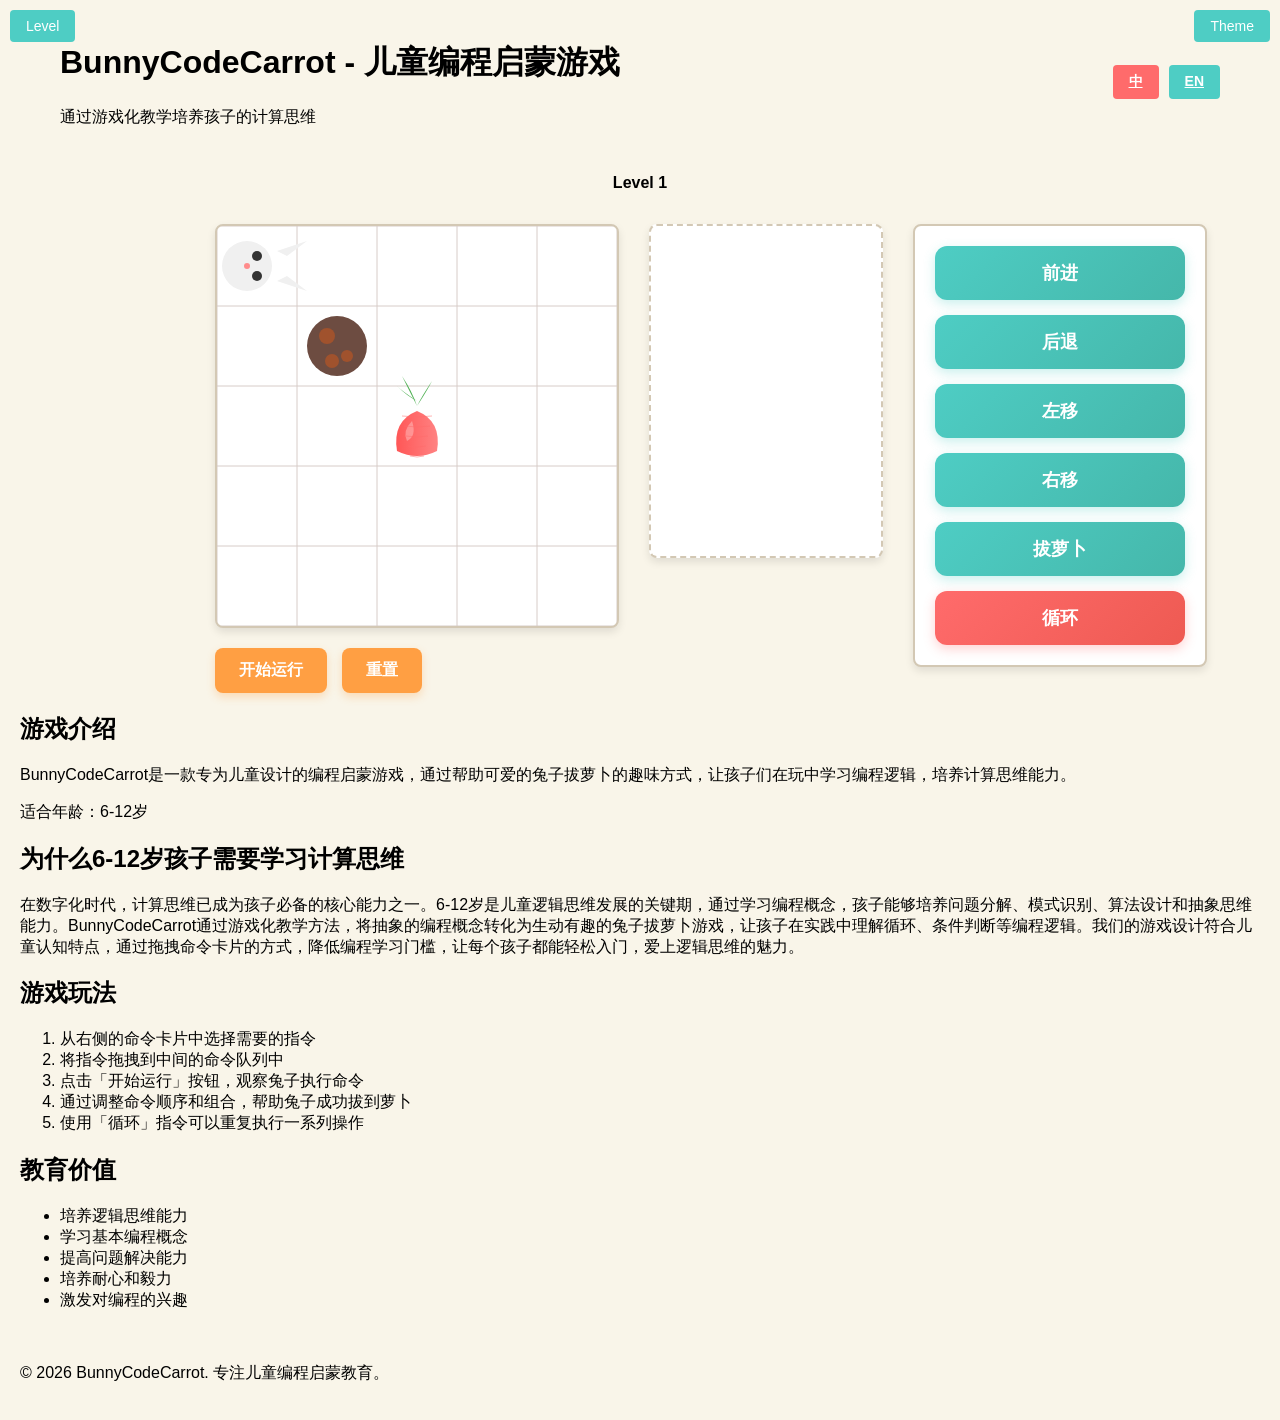
==== cn.html @ 09fc47ec "改动" ====
<!DOCTYPE html>
<html lang="zh-CN">
<head>
    <meta charset="UTF-8">
    <meta name="viewport" content="width=device-width, initial-scale=1.0">
    <title>BunnyCodeCarrot - 儿童编程学习游戏 | 兔子拔萝卜编程启蒙 | 让孩子爱上逻辑思维</title>
    <meta name="description" content="BunnyCodeCarrot是一款寓教于乐的儿童编程学习游戏，通过拖拽命令卡片帮助兔子拔萝卜，培养孩子的编程逻辑思维和计算思维能力。">
    <meta name="keywords" content="儿童编程,编程启蒙,兔子拔萝卜,编程游戏,计算思维">
    <!-- 规范链接 -->
    <link rel="canonical" href="https://bunnycodecarrot.com/cn.html">
    <!-- 多语言支持 -->
    <link rel="alternate" hreflang="zh" href="cn.html" />
    <link rel="alternate" hreflang="en" href="index.html" />
    <!-- Open Graph 标签 -->
    <meta property="og:title" content="BunnyCodeCarrot - 儿童编程学习游戏 | 让孩子爱上逻辑思维">
    <meta property="og:description" content="通过游戏化教学帮助6-12岁孩子学习计算思维，培养编程逻辑能力。">
    <meta property="og:type" content="website">
    <meta property="og:url" content="https://bunnycodecarrot.com/cn.html">
    <meta property="og:image" content="https://bunnycodecarrot.com/images/game-screenshot.png">
    <meta property="og:image:width" content="1200">
    <meta property="og:image:height" content="630">
    <meta property="og:site_name" content="BunnyCodeCarrot">
    <!-- Twitter Card 标签 -->
    <meta name="twitter:card" content="summary_large_image">
    <meta name="twitter:title" content="BunnyCodeCarrot - 儿童编程学习游戏 | 让孩子爱上逻辑思维">
    <meta name="twitter:description" content="通过游戏化教学帮助6-12岁孩子学习计算思维，培养编程逻辑能力。">
    <meta name="twitter:image" content="https://bunnycodecarrot.com/images/game-screenshot.png">
    <link rel="stylesheet" href="style.css">
    <!-- 结构化数据 -->
    <script type="application/ld+json">
    {
      "@context": "https://schema.org",
      "@type": "Game",
      "name": "BunnyCodeCarrot",
      "description": "儿童编程学习游戏，通过拖拽命令卡片帮助兔子拔萝卜",
      "image": "https://bunnycodecarrot.com/images/game-screenshot.png",
      "audience": {
        "@type": "Audience",
        "audienceType": "children"
      },
      "educationalLevel": "初级",
      "interactivityType": "游戏",
      "offers": {
        "@type": "Offer",
        "price": "0",
        "priceCurrency": "CNY",
        "availability": "https://schema.org/InStock"
      },
      "author": {
        "@type": "Organization",
        "name": "BunnyCodeCarrot Team"
      },
      "subjectOf": {
        "@type": "WebPage",
        "name": "BunnyCodeCarrot - 儿童编程学习游戏",
        "url": "https://bunnycodecarrot.com/cn.html"
      }
    }
    </script>
</head>
<body>
    <header>
        <div class="header-content">
            <h1>BunnyCodeCarrot - 儿童编程启蒙游戏</h1>
            <p>通过游戏化教学培养孩子的计算思维</p>
        </div>
        <div class="language-selector">
            <a href="cn.html" id="lang-zh" class="lang-btn active" data-lang="zh">中</a>
            <a href="index.html" id="lang-en" class="lang-btn" data-lang="en">EN</a>
        </div>
    </header>
    <main>
        <div id="message" class="message"></div>
        <div class="game-container">
            <div class="main-content">
                <div class="canvas-section">
                    <canvas id="gameCanvas" width="400" height="400" aria-label="这是一个互动的兔子拔萝卜编程游戏界面">
                        这是一个互动的兔子拔萝卜编程游戏界面
                    </canvas>
                    <div class="buttons-container">
                        <button id="runButton">开始运行</button>
                        <button id="resetButton">重置</button>
                    </div>
                </div>
                <div id="command-queue" class="command-queue"></div>
                <div id="command-bank" class="command-bank">
                    <div class="command-card" draggable="true" data-command="up">前进</div>
                    <div class="command-card" draggable="true" data-command="down">后退</div>
                    <div class="command-card" draggable="true" data-command="left">左移</div>
                    <div class="command-card" draggable="true" data-command="right">右移</div>
                    <div class="command-card" draggable="true" data-command="pull">拔萝卜</div>
                    <div class="command-card loop-card" draggable="true" data-command="loop">循环</div>
                </div>
            </div>
        </div>
        <section class="game-intro">
            <h2>游戏介绍</h2>
            <p>BunnyCodeCarrot是一款专为儿童设计的编程启蒙游戏，通过帮助可爱的兔子拔萝卜的趣味方式，让孩子们在玩中学习编程逻辑，培养计算思维能力。</p>
            <p>适合年龄：6-12岁</p>
        </section>
        <section class="seo-content">
            <h2>为什么6-12岁孩子需要学习计算思维</h2>
            <p>在数字化时代，计算思维已成为孩子必备的核心能力之一。6-12岁是儿童逻辑思维发展的关键期，通过学习编程概念，孩子能够培养问题分解、模式识别、算法设计和抽象思维能力。BunnyCodeCarrot通过游戏化教学方法，将抽象的编程概念转化为生动有趣的兔子拔萝卜游戏，让孩子在实践中理解循环、条件判断等编程逻辑。我们的游戏设计符合儿童认知特点，通过拖拽命令卡片的方式，降低编程学习门槛，让每个孩子都能轻松入门，爱上逻辑思维的魅力。</p>
        </section>
        <section class="game-instructions">
            <h2>游戏玩法</h2>
            <ol>
                <li>从右侧的命令卡片中选择需要的指令</li>
                <li>将指令拖拽到中间的命令队列中</li>
                <li>点击「开始运行」按钮，观察兔子执行命令</li>
                <li>通过调整命令顺序和组合，帮助兔子成功拔到萝卜</li>
                <li>使用「循环」指令可以重复执行一系列操作</li>
            </ol>
        </section>
        <section class="educational-value">
            <h2>教育价值</h2>
            <ul>
                <li>培养逻辑思维能力</li>
                <li>学习基本编程概念</li>
                <li>提高问题解决能力</li>
                <li>培养耐心和毅力</li>
                <li>激发对编程的兴趣</li>
            </ul>
        </section>
    </main>
    <footer>
        <p>© 2026 BunnyCodeCarrot. 专注儿童编程启蒙教育。</p>
    </footer>
    <script src="game.js"></script>
</body>
</html>
---- style.css ----
body {
    margin: 0;
    padding: 20px;
    background-color: #f9f5e9;
    font-family: Arial, sans-serif;
    display: flex;
    flex-direction: column;
    min-height: 100vh;
    gap: 20px;
}

header {
    display: flex;
    justify-content: space-between;
    align-items: center;
    width: 100%;
    max-width: 1200px;
    margin: 0 auto;
    padding: 0 20px;
    box-sizing: border-box;
}

.header-content {
    flex: 1;
}

.language-selector {
    display: flex;
    gap: 10px;
}

.lang-btn {
    background-color: #4ecdc4;
    color: white;
    border: none;
    padding: 8px 16px;
    border-radius: 4px;
    font-size: 14px;
    font-weight: bold;
    cursor: pointer;
    transition: all 0.3s ease;
}

.lang-btn:hover {
    background-color: #45b7aa;
    transform: translateY(-2px);
}

.lang-btn.active {
    background-color: #ff6b6b;
}

#message {
    width: 100%;
    max-width: 1200px;
    margin: 0 auto;
    order: 1;
}

.game-container {
    display: flex;
    flex-direction: column;
    gap: 20px;
    width: 100%;
    max-width: 1200px;
    margin: 0 auto;
    order: 2;
    align-items: center;
}

.main-content {
    display: flex;
    gap: 30px;
    align-items: flex-start;
    order: 2;
    width: 100%;
    max-width: 850px;
}

.canvas-section {
    display: flex;
    flex-direction: column;
    align-items: flex-start;
}

.buttons-container {
    display: flex;
    gap: 15px;
    margin-top: 20px;
    justify-content: flex-start;
    width: 100%;
}

#gameCanvas {
    border: 2px solid #d3c8b4;
    border-radius: 8px;
    box-shadow: 0 4px 8px rgba(0, 0, 0, 0.1);
    background-color: #ffffff;
}

#command-queue {
    display: flex;
    flex-direction: column;
    gap: 10px;
    min-height: 300px;
    border: 2px dashed #d3c8b4;
    border-radius: 8px;
    padding: 15px;
    min-width: 200px;
    background-color: #ffffff;
    box-shadow: 0 4px 8px rgba(0, 0, 0, 0.1);
    transition: all 0.3s;
}

#command-queue.highlight {
    border-color: #4ecdc4;
    border-width: 3px;
    background-color: #f0f9f0;
}

.command-block {
    background-color: #e8f5e8;
    border: 1px solid #c3e6cb;
    border-radius: 4px;
    padding: 8px 12px;
    display: flex;
    justify-content: space-between;
    align-items: center;
    cursor: pointer;
    transition: background-color 0.3s;
}

.command-block:hover {
    background-color: #d4edda;
}

.command-highlight {
    animation: commandFlash 1s infinite alternate;
}

@keyframes commandFlash {
    0% {
        background-color: #e8f5e8;
        border-color: #c3e6cb;
    }
    100% {
        background-color: #ffeb3b;
        border-color: #ffc107;
        transform: scale(1.05);
    }
}

.loop-block .loop-content .command-highlight {
    animation: loopCommandFlash 1s infinite alternate;
}

@keyframes loopCommandFlash {
    0% {
        background-color: #f8d7da;
        border-color: #f5c6cb;
    }
    100% {
        background-color: #ffeb3b;
        border-color: #ffc107;
        transform: scale(1.05);
    }
}

/* 兔子晕倒动画 */
@keyframes faint {
    0% {
        transform: rotate(0deg) scale(1);
        opacity: 1;
    }
    25% {
        transform: rotate(-10deg) scale(1.1);
        opacity: 0.8;
    }
    50% {
        transform: rotate(10deg) scale(1.1);
        opacity: 0.8;
    }
    75% {
        transform: rotate(-5deg) scale(1.05);
        opacity: 0.9;
    }
    100% {
        transform: rotate(0deg) scale(1);
        opacity: 1;
    }
}

.rabbit-faint {
    animation: faint 1s ease-in-out;
}

/* 画布抖动动画 */
@keyframes shake {
    0%, 100% {
        transform: translateX(0);
    }
    10%, 30%, 50%, 70%, 90% {
        transform: translateX(-5px);
    }
    20%, 40%, 60%, 80% {
        transform: translateX(5px);
    }
}

.canvas-shake {
    animation: shake 1s ease-in-out;
}

.command-block .command-text {
    font-weight: bold;
    color: #155724;
}

.command-block .remove-btn {
    background-color: #ff6b6b;
    color: white;
    border: none;
    border-radius: 50%;
    width: 20px;
    height: 20px;
    font-size: 14px;
    display: flex;
    align-items: center;
    justify-content: center;
    cursor: pointer;
    padding: 0;
}

#command-bank {
    display: flex;
    flex-direction: column;
    gap: 15px;
    background-color: #ffffff;
    border: 2px solid #d3c8b4;
    border-radius: 8px;
    padding: 20px;
    box-shadow: 0 4px 8px rgba(0, 0, 0, 0.1);
    min-width: 250px;
    align-self: flex-start;
}

.command-card {
    background: linear-gradient(135deg, #4ecdc4 0%, #45b7aa 100%);
    color: white;
    border: none;
    padding: 15px 28px;
    border-radius: 12px;
    font-size: 18px;
    font-weight: bold;
    cursor: grab;
    transition: all 0.3s ease;
    min-width: 150px;
    max-width: 250px;
    width: auto;
    text-align: center;
    user-select: none;
    box-shadow: 0 4px 12px rgba(78, 205, 196, 0.3);
    position: relative;
    overflow: hidden;
}

.command-card::before {
    content: '';
    position: absolute;
    top: 0;
    left: -100%;
    width: 100%;
    height: 100%;
    background: linear-gradient(90deg, transparent, rgba(255, 255, 255, 0.2), transparent);
    transition: left 0.6s;
}

.command-card:hover::before {
    left: 100%;
}

.command-card:hover {
    background: linear-gradient(135deg, #45b7aa 0%, #3a9e94 100%);
    transform: translateY(-4px);
    box-shadow: 0 8px 20px rgba(78, 205, 196, 0.4);
}

.command-card:active {
    cursor: grabbing;
    transform: translateY(-2px);
    box-shadow: 0 4px 12px rgba(78, 205, 196, 0.3);
}

.command-card.dragging {
    opacity: 0.8;
    transform: rotate(5deg) scale(1.05);
    box-shadow: 0 10px 25px rgba(78, 205, 196, 0.5);
}

.command-card.loop-card {
    background: linear-gradient(135deg, #ff6b6b 0%, #ee5a52 100%);
    box-shadow: 0 4px 12px rgba(255, 107, 107, 0.3);
}

.command-card.loop-card:hover {
    background: linear-gradient(135deg, #ee5a52 0%, #d9534f 100%);
    box-shadow: 0 8px 20px rgba(255, 107, 107, 0.4);
}

.loop-block {
    background-color: #fff5f5;
    border: 2px solid #ff6b6b;
    border-radius: 8px;
    padding: 15px;
    margin: 10px 0;
    min-width: 180px;
    position: relative;
}

.loop-block .loop-header {
    display: flex;
    justify-content: space-between;
    align-items: center;
    margin-bottom: 10px;
    font-weight: bold;
    color: #721c24;
    gap: 10px;
}

.loop-block .loop-count-container {
    display: flex;
    align-items: center;
    gap: 5px;
}

.loop-block .loop-count-input {
    background-color: white;
    color: #721c24;
    border: 1px solid #ff6b6b;
    border-radius: 4px;
    padding: 2px 5px;
    font-size: 14px;
    width: 40px;
    text-align: center;
    font-weight: bold;
}

.loop-block .loop-count-input:focus {
    outline: none;
    border-color: #ee5a52;
    box-shadow: 0 0 0 2px rgba(255, 107, 107, 0.2);
}

.loop-block .loop-content {
    display: flex;
    flex-direction: column;
    gap: 5px;
    margin-left: 20px;
    min-height: 50px;
    border-left: 2px dashed #ff6b6b;
    padding-left: 15px;
}

.loop-block .loop-content .command-block {
    background-color: #f8d7da;
    border-color: #f5c6cb;
}

.loop-block .loop-content .command-block .command-text {
    color: #721c24;
}



#runButton, #resetButton {
    background-color: #ff9f43;
    color: white;
    border: none;
    padding: 12px 24px;
    border-radius: 8px;
    font-size: 16px;
    font-weight: bold;
    cursor: pointer;
    transition: all 0.3s ease;
    box-shadow: 0 4px 8px rgba(255, 159, 67, 0.3);
}

#runButton:hover, #resetButton:hover {
    background-color: #f39c12;
    transform: translateY(-2px);
    box-shadow: 0 6px 12px rgba(255, 159, 67, 0.4);
}

#runButton:disabled {
    background-color: #d3c8b4;
    cursor: not-allowed;
    transform: none;
    box-shadow: none;
}

.message {
    padding: 10px;
    border-radius: 4px;
    font-weight: bold;
    text-align: center;
    min-height: 40px;
    margin-top: 10px;
}

.message.success {
    background-color: #d4edda;
    color: #155724;
    border: 1px solid #c3e6cb;
}

.message.error {
    background-color: #f8d7da;
    color: #721c24;
    border: 1px solid #f5c6cb;
}

.debug-panel {
    background-color: #ffffff;
    border: 2px solid #d3c8b4;
    border-radius: 8px;
    padding: 20px;
    box-shadow: 0 4px 8px rgba(0, 0, 0, 0.1);
    min-width: 200px;
    margin-left: 20px;
}

.debug-panel h3 {
    margin-top: 0;
    color: #6b5b47;
    font-size: 18px;
}
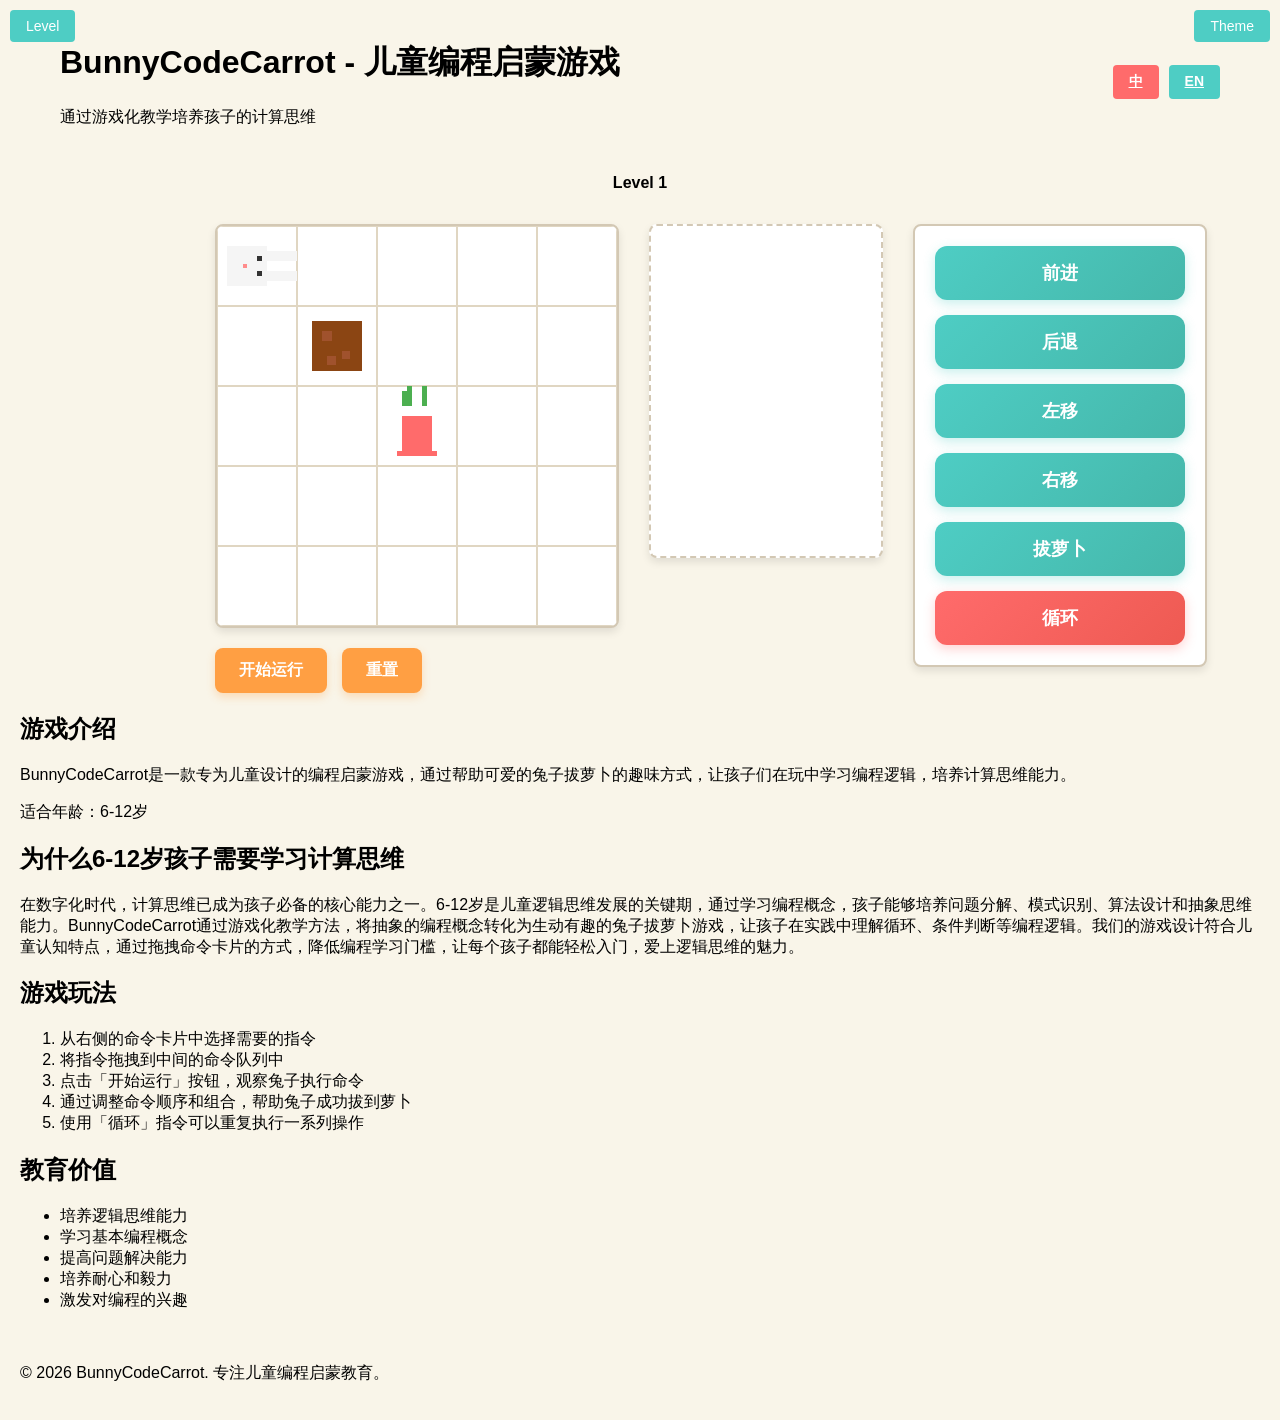
==== commit 174fe4b3: "Update cn.html" ====
--- a/cn.html
+++ b/cn.html
@@ -7,7 +7,7 @@
     <meta name="description" content="BunnyCodeCarrot是一款寓教于乐的儿童编程学习游戏，通过拖拽命令卡片帮助兔子拔萝卜，培养孩子的编程逻辑思维和计算思维能力。">
     <meta name="keywords" content="儿童编程,编程启蒙,兔子拔萝卜,编程游戏,计算思维">
     <!-- 规范链接 -->
-    <link rel="canonical" href="https://bunnycodecarrot.com/cn.html">
+    <link rel="canonical" href="https://bunnycodecarrot.cc/cn.html">
     <!-- 多语言支持 -->
     <link rel="alternate" hreflang="zh" href="cn.html" />
     <link rel="alternate" hreflang="en" href="index.html" />
@@ -15,8 +15,8 @@
     <meta property="og:title" content="BunnyCodeCarrot - 儿童编程学习游戏 | 让孩子爱上逻辑思维">
     <meta property="og:description" content="通过游戏化教学帮助6-12岁孩子学习计算思维，培养编程逻辑能力。">
     <meta property="og:type" content="website">
-    <meta property="og:url" content="https://bunnycodecarrot.com/cn.html">
-    <meta property="og:image" content="https://bunnycodecarrot.com/images/game-screenshot.png">
+    <meta property="og:url" content="https://bunnycodecarrot.cc/cn.html">
+    <meta property="og:image" content="https://bunnycodecarrot.cc/images/game-screenshot.png">
     <meta property="og:image:width" content="1200">
     <meta property="og:image:height" content="630">
     <meta property="og:site_name" content="BunnyCodeCarrot">
@@ -24,7 +24,7 @@
     <meta name="twitter:card" content="summary_large_image">
     <meta name="twitter:title" content="BunnyCodeCarrot - 儿童编程学习游戏 | 让孩子爱上逻辑思维">
     <meta name="twitter:description" content="通过游戏化教学帮助6-12岁孩子学习计算思维，培养编程逻辑能力。">
-    <meta name="twitter:image" content="https://bunnycodecarrot.com/images/game-screenshot.png">
+    <meta name="twitter:image" content="https://bunnycodecarrot.cc/images/game-screenshot.png">
     <link rel="stylesheet" href="style.css">
     <!-- 结构化数据 -->
     <script type="application/ld+json">
@@ -33,7 +33,7 @@
       "@type": "Game",
       "name": "BunnyCodeCarrot",
       "description": "儿童编程学习游戏，通过拖拽命令卡片帮助兔子拔萝卜",
-      "image": "https://bunnycodecarrot.com/images/game-screenshot.png",
+      "image": "https://bunnycodecarrot.cc/images/game-screenshot.png",
       "audience": {
         "@type": "Audience",
         "audienceType": "children"
@@ -53,7 +53,7 @@
       "subjectOf": {
         "@type": "WebPage",
         "name": "BunnyCodeCarrot - 儿童编程学习游戏",
-        "url": "https://bunnycodecarrot.com/cn.html"
+        "url": "https://bunnycodecarrot.cc/cn.html"
       }
     }
     </script>
@@ -128,4 +128,4 @@
     </footer>
     <script src="game.js"></script>
 </body>
-</html>+</html>
